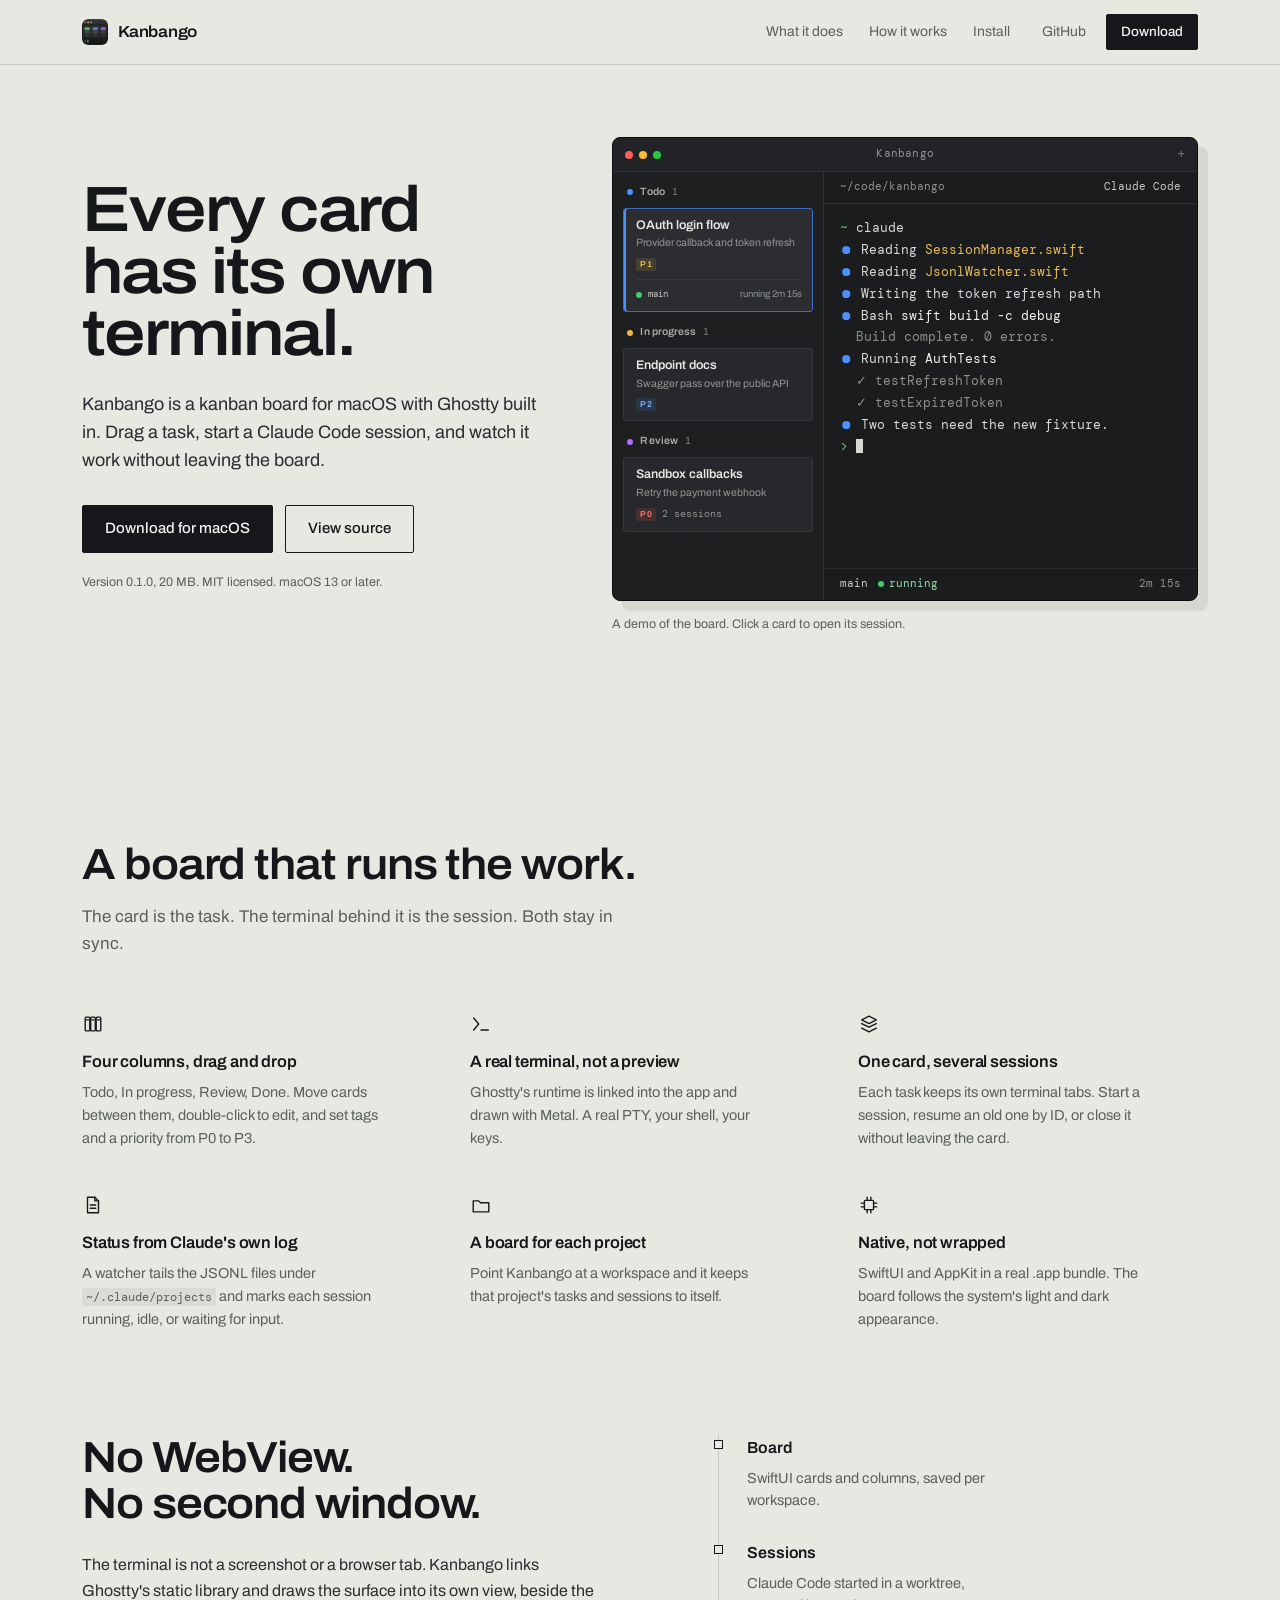
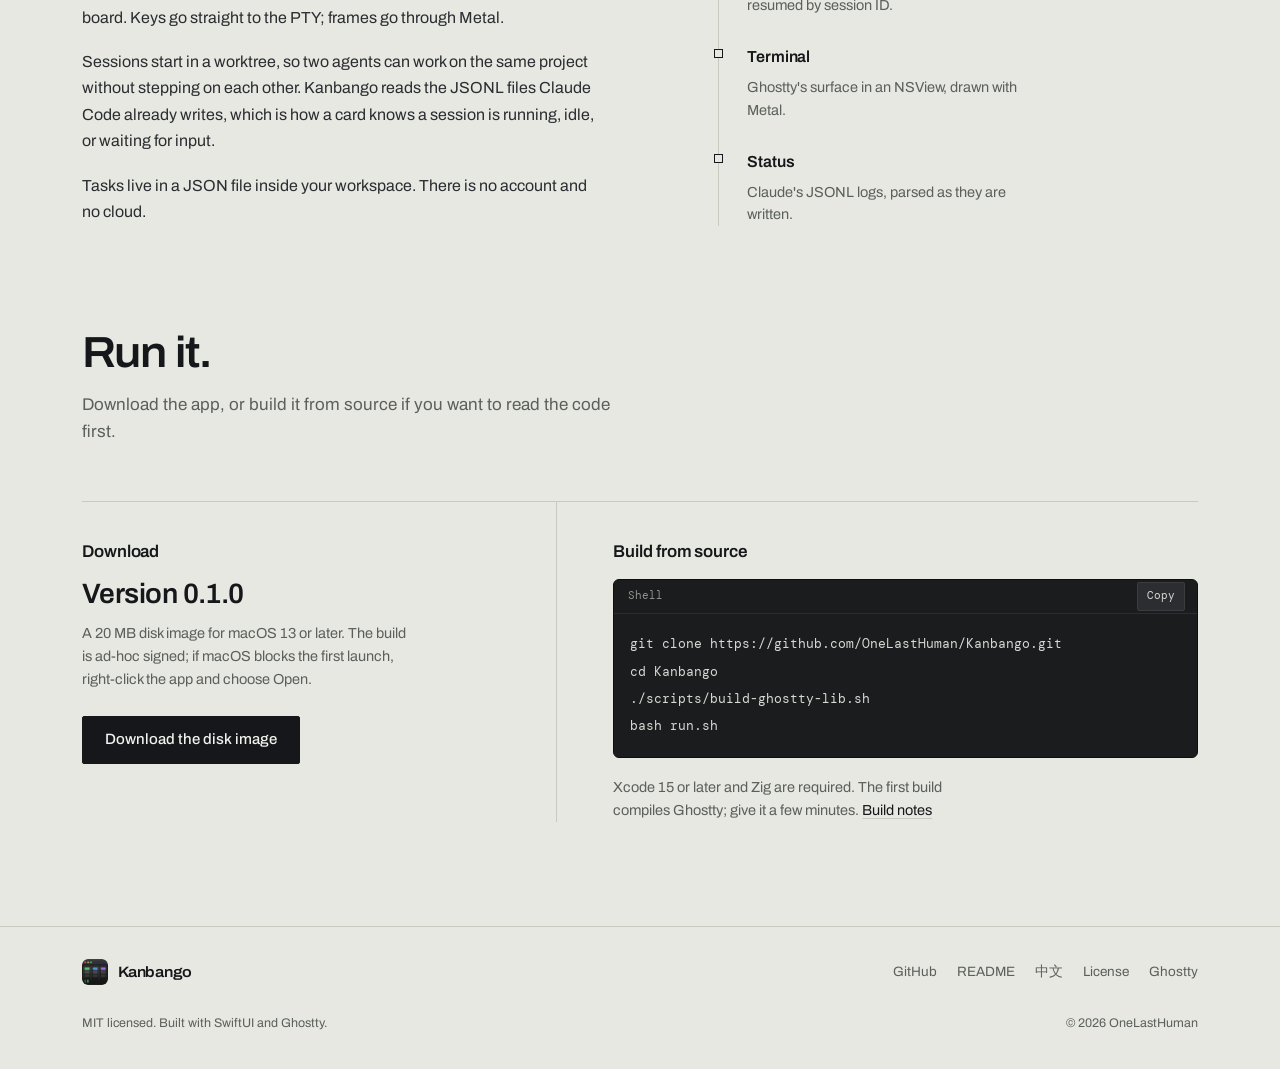
==== site/index.html @ a29fb72d "feat: add project website and GitHub Pages deploy" ====
<!doctype html>
<html lang="en">
<head>
<meta charset="utf-8">
<meta name="viewport" content="width=device-width, initial-scale=1">
<title>Kanbango — a kanban board with a terminal in every card</title>
<meta name="description" content="Kanbango is a macOS kanban board with Ghostty embedded. Drag a task, start a Claude Code session, and watch it work without leaving the board.">
<link rel="canonical" href="https://onelasthuman.github.io/Kanbango/">
<meta name="theme-color" content="#e7e8e1">
<meta name="color-scheme" content="light">

<meta property="og:type" content="website">
<meta property="og:site_name" content="Kanbango">
<meta property="og:title" content="Kanbango — every card has a terminal">
<meta property="og:description" content="A macOS kanban board with Ghostty embedded. Run and monitor Claude Code sessions from the cards they belong to.">
<meta property="og:url" content="https://onelasthuman.github.io/Kanbango/">
<meta property="og:image" content="https://onelasthuman.github.io/Kanbango/assets/og.png">
<meta property="og:image:width" content="1200">
<meta property="og:image:height" content="630">
<meta name="twitter:card" content="summary_large_image">
<meta name="twitter:title" content="Kanbango — every card has a terminal">
<meta name="twitter:description" content="A macOS kanban board with Ghostty embedded. Run and monitor Claude Code sessions from the cards they belong to.">
<meta name="twitter:image" content="https://onelasthuman.github.io/Kanbango/assets/og.png">

<link rel="icon" href="assets/favicon.svg" type="image/svg+xml">
<link rel="icon" href="assets/icon-64.png" sizes="64x64" type="image/png">
<link rel="apple-touch-icon" href="assets/icon-256.png">
<link rel="preload" href="assets/fonts/archivo-latin-var.woff2" as="font" type="font/woff2" crossorigin>
<link rel="preload" href="assets/fonts/dm-mono-400.woff2" as="font" type="font/woff2" crossorigin>
<link rel="stylesheet" href="style.css">
<script src="main.js" defer></script>
</head>
<body>
<a class="skip" href="#main">Skip to content</a>

<header class="topbar" id="top">
  <div class="wrap topbar-in">
    <a class="brand" href="#top" aria-label="Kanbango, back to top">
      <img src="assets/icon-64.png" width="26" height="26" alt="">
      <span>Kanbango</span>
    </a>
    <nav class="nav" aria-label="Sections">
      <a href="#what">What it does</a>
      <a href="#inside">How it works</a>
      <a href="#install">Install</a>
    </nav>
    <div class="top-actions">
      <a class="text-link" href="https://github.com/OneLastHuman/Kanbango">GitHub</a>
      <a class="btn btn-ink btn-sm" href="https://github.com/OneLastHuman/Kanbango/releases/download/v0.1.0/Kanbango-0.1.0.dmg">Download</a>
    </div>
  </div>
</header>

<main id="main">
  <section class="hero wrap" aria-labelledby="hero-title">
    <div class="hero-copy">
      <h1 id="hero-title">Every card<br>has its own<br>terminal.</h1>
      <p class="lede">Kanbango is a kanban board for macOS with Ghostty built in. Drag a task, start a Claude Code session, and watch it work without leaving the board.</p>
      <div class="hero-actions">
        <a class="btn btn-ink" href="https://github.com/OneLastHuman/Kanbango/releases/download/v0.1.0/Kanbango-0.1.0.dmg">Download for macOS</a>
        <a class="btn btn-line" href="https://github.com/OneLastHuman/Kanbango">View source</a>
      </div>
      <p class="fineprint">Version 0.1.0, 20 MB. MIT licensed. macOS 13 or later.</p>
    </div>

    <figure class="demo">
      <div class="screen" role="group" aria-label="A demo of the Kanbango board with a terminal beside it">
        <div class="screen-bar">
          <span class="lights" aria-hidden="true"><i></i><i></i><i></i></span>
          <span class="screen-title">Kanbango</span>
          <span class="screen-plus" aria-hidden="true">+</span>
        </div>

        <div class="screen-body">
          <div class="rail">
            <div class="col">
              <div class="col-head"><span class="dot dot-todo"></span>Todo <span class="count">1</span></div>
              <button class="card is-active" type="button" data-session="auth" data-title="OAuth login flow" data-branch="main" aria-pressed="true" aria-controls="terminal" aria-label="Open the session for OAuth login flow">
                <span class="card-col"><span class="dot dot-todo"></span>Todo</span>
                <span class="card-title">OAuth login flow</span>
                <span class="card-desc">Provider callback and token refresh</span>
                <span class="card-meta"><span class="prio p1">P1</span></span>
                <span class="sessions">
                  <span class="sess"><span class="dot dot-run"></span><span class="sess-branch">main</span><span class="sess-state">running <span class="sess-time">2m 14s</span></span></span>
                </span>
              </button>
            </div>

            <div class="col">
              <div class="col-head"><span class="dot dot-progress"></span>In progress <span class="count">1</span></div>
              <button class="card" type="button" data-session="docs" data-title="Endpoint docs" data-branch="feature/docs" aria-pressed="false" aria-controls="terminal" aria-label="Open the session for Endpoint docs">
                <span class="card-col"><span class="dot dot-progress"></span>In progress</span>
                <span class="card-title">Endpoint docs</span>
                <span class="card-desc">Swagger pass over the public API</span>
                <span class="card-meta"><span class="prio p2">P2</span></span>
                <span class="sessions">
                  <span class="sess"><span class="dot dot-idle"></span><span class="sess-branch">feature/docs</span><span class="sess-state">idle <span class="sess-time">41m</span></span></span>
                </span>
              </button>
            </div>

            <div class="col">
              <div class="col-head"><span class="dot dot-review"></span>Review <span class="count">1</span></div>
              <button class="card" type="button" data-session="callbacks" data-title="Sandbox callbacks" data-branch="fix/callbacks" aria-pressed="false" aria-controls="terminal" aria-label="Open the session for Sandbox callbacks">
                <span class="card-col"><span class="dot dot-review"></span>Review</span>
                <span class="card-title">Sandbox callbacks</span>
                <span class="card-desc">Retry the payment webhook</span>
                <span class="card-meta"><span class="prio p0">P0</span><span class="sess-count">2 sessions</span></span>
                <span class="sessions">
                  <span class="sess is-current"><span class="dot dot-wait"></span><span class="sess-branch">fix/callbacks</span><span class="sess-state">needs input <span class="sess-time">3h</span></span></span>
                  <span class="sess"><span class="dot dot-idle"></span><span class="sess-branch">sandbox-test</span><span class="sess-state">idle 1h</span></span>
                </span>
              </button>
            </div>
          </div>

          <div class="term" id="terminal">
            <div class="term-head">
              <span class="term-path">~/code/kanbango</span>
              <span class="term-tab">Claude Code</span>
            </div>
            <div class="term-lines boot" id="term-lines">
              <div class="ln"><span class="pr">~</span> claude</div>
              <div class="ln"><span class="bul">⏺</span> Reading <span class="file">SessionManager.swift</span></div>
              <div class="ln"><span class="bul">⏺</span> Reading <span class="file">JsonlWatcher.swift</span></div>
              <div class="ln"><span class="bul">⏺</span> Writing the token refresh path</div>
              <div class="ln"><span class="bul">⏺</span> Bash <span class="cmd">swift build -c debug</span></div>
              <div class="ln dim">  Build complete. 0 errors.</div>
              <div class="ln"><span class="bul">⏺</span> Running <span class="cmd">AuthTests</span></div>
              <div class="ln dim">  ✓ testRefreshToken</div>
              <div class="ln dim">  ✓ testExpiredToken</div>
              <div class="ln"><span class="bul">⏺</span> Two tests need the new fixture.</div>
              <div class="ln"><span class="pr">&gt;</span> <span class="cursor"></span></div>
            </div>
            <div class="term-status">
              <span class="term-branch">main</span>
              <span class="term-state is-running"><span class="dot dot-run"></span>running</span>
              <span class="term-time">2m 14s</span>
            </div>
          </div>
        </div>
      </div>
      <figcaption>A demo of the board. Click a card to open its session.</figcaption>
    </figure>
    <p class="sr-only" id="term-live" aria-live="polite">Demo terminal. Showing OAuth login flow, running.</p>
  </section>

  <section class="section wrap" id="what" aria-labelledby="what-title">
    <div class="section-head">
      <h2 id="what-title">A board that runs the work.</h2>
      <p class="section-lead">The card is the task. The terminal behind it is the session. Both stay in sync.</p>
    </div>

    <ul class="features">
      <li class="feature">
        <svg class="feature-icon" viewBox="0 0 24 24" aria-hidden="true"><rect x="3.5" y="4.5" width="5" height="15" rx="1"/><rect x="9.5" y="4.5" width="5" height="15" rx="1"/><rect x="15.5" y="4.5" width="5" height="15" rx="1"/><path d="M5 7.5h2M11 7.5h2M17 7.5h2"/></svg>
        <h3>Four columns, drag and drop</h3>
        <p>Todo, In progress, Review, Done. Move cards between them, double-click to edit, and set tags and a priority from P0 to P3.</p>
      </li>
      <li class="feature">
        <svg class="feature-icon" viewBox="0 0 24 24" aria-hidden="true"><path d="M4 5.5l5.5 6.5L4 18.5"/><path d="M12 18.5h8"/></svg>
        <h3>A real terminal, not a preview</h3>
        <p>Ghostty's runtime is linked into the app and drawn with Metal. A real PTY, your shell, your keys.</p>
      </li>
      <li class="feature">
        <svg class="feature-icon" viewBox="0 0 24 24" aria-hidden="true"><path d="M12 3.5l8 4-8 4-8-4 8-4z"/><path d="M4 11.5l8 4 8-4"/><path d="M4 16.5l8 4 8-4"/></svg>
        <h3>One card, several sessions</h3>
        <p>Each task keeps its own terminal tabs. Start a session, resume an old one by ID, or close it without leaving the card.</p>
      </li>
      <li class="feature">
        <svg class="feature-icon" viewBox="0 0 24 24" aria-hidden="true"><path d="M6 3.5h8l4 4v13H6z"/><path d="M14 3.5v4h4"/><path d="M9 12h6M9 15.5h6"/></svg>
        <h3>Status from Claude's own log</h3>
        <p>A watcher tails the JSONL files under <code>~/.claude/projects</code> and marks each session running, idle, or waiting for input.</p>
      </li>
      <li class="feature">
        <svg class="feature-icon" viewBox="0 0 24 24" aria-hidden="true"><path d="M3.5 7.5h6l2 2h9v10h-17z"/></svg>
        <h3>A board for each project</h3>
        <p>Point Kanbango at a workspace and it keeps that project's tasks and sessions to itself.</p>
      </li>
      <li class="feature">
        <svg class="feature-icon" viewBox="0 0 24 24" aria-hidden="true"><rect x="7" y="7" width="10" height="10" rx="1"/><path d="M10 3.5v3.5M14 3.5v3.5M10 17v3.5M14 17v3.5M3.5 10h3.5M3.5 14h3.5M17 10h3.5M17 14h3.5"/></svg>
        <h3>Native, not wrapped</h3>
        <p>SwiftUI and AppKit in a real .app bundle. The board follows the system's light and dark appearance.</p>
      </li>
    </ul>
  </section>

  <section class="section wrap inside" id="inside" aria-labelledby="inside-title">
    <div class="inside-copy">
      <h2 id="inside-title">No WebView.<br>No second window.</h2>
      <p>The terminal is not a screenshot or a browser tab. Kanbango links Ghostty's static library and draws the surface into its own view, beside the board. Keys go straight to the PTY; frames go through Metal.</p>
      <p>Sessions start in a worktree, so two agents can work on the same project without stepping on each other. Kanbango reads the JSONL files Claude Code already writes, which is how a card knows a session is running, idle, or waiting for input.</p>
      <p>Tasks live in a JSON file inside your workspace. There is no account and no cloud.</p>
    </div>

    <dl class="stack">
      <div class="stack-item">
        <dt>Board</dt>
        <dd>SwiftUI cards and columns, saved per workspace.</dd>
      </div>
      <div class="stack-item">
        <dt>Sessions</dt>
        <dd>Claude Code started in a worktree, resumed by session ID.</dd>
      </div>
      <div class="stack-item">
        <dt>Terminal</dt>
        <dd>Ghostty's surface in an NSView, drawn with Metal.</dd>
      </div>
      <div class="stack-item">
        <dt>Status</dt>
        <dd>Claude's JSONL logs, parsed as they are written.</dd>
      </div>
    </dl>
  </section>

  <section class="section wrap install" id="install" aria-labelledby="install-title">
    <div class="section-head">
      <h2 id="install-title">Run it.</h2>
      <p class="section-lead">Download the app, or build it from source if you want to read the code first.</p>
    </div>

    <div class="install-grid">
      <div class="install-block">
        <h3>Download</h3>
        <p class="version">Version 0.1.0</p>
        <p>A 20 MB disk image for macOS 13 or later. The build is ad-hoc signed; if macOS blocks the first launch, right-click the app and choose Open.</p>
        <a class="btn btn-ink" href="https://github.com/OneLastHuman/Kanbango/releases/download/v0.1.0/Kanbango-0.1.0.dmg">Download the disk image</a>
      </div>

      <div class="install-block install-source">
        <h3>Build from source</h3>
        <div class="code">
          <div class="code-head">
            <span>Shell</span>
            <button class="copy" type="button" aria-describedby="copy-live">Copy</button>
          </div>
          <pre><code id="build-commands">git clone https://github.com/OneLastHuman/Kanbango.git
cd Kanbango
./scripts/build-ghostty-lib.sh
bash run.sh</code></pre>
        </div>
        <p>Xcode 15 or later and Zig are required. The first build compiles Ghostty; give it a few minutes. <a href="https://github.com/OneLastHuman/Kanbango#quick-start">Build notes</a></p>
        <p class="sr-only" id="copy-live" aria-live="polite"></p>
      </div>
    </div>
  </section>
</main>

<footer class="footer">
  <div class="wrap footer-in">
    <a class="brand" href="#top" aria-label="Kanbango, back to top">
      <img src="assets/icon-64.png" width="26" height="26" alt="">
      <span>Kanbango</span>
    </a>
    <nav class="footer-links" aria-label="Elsewhere">
      <a href="https://github.com/OneLastHuman/Kanbango">GitHub</a>
      <a href="https://github.com/OneLastHuman/Kanbango/blob/main/README.md">README</a>
      <a href="https://github.com/OneLastHuman/Kanbango/blob/main/README.zh.md" lang="zh">中文</a>
      <a href="https://github.com/OneLastHuman/Kanbango/blob/main/LICENSE">License</a>
      <a href="https://ghostty.org">Ghostty</a>
    </nav>
  </div>
  <div class="wrap footer-fine">
    <p>MIT licensed. Built with SwiftUI and Ghostty.</p>
    <p>© 2026 OneLastHuman</p>
  </div>
</footer>

<template id="tpl-docs">
  <div class="ln"><span class="pr">~</span> claude --resume</div>
  <div class="ln"><span class="bul">⏺</span> Read 8 files under <span class="file">Sources/Kanbango</span></div>
  <div class="ln"><span class="bul">⏺</span> Updated <span class="file">docs/api.md</span></div>
  <div class="ln"><span class="bul">⏺</span> Updated <span class="file">docs/auth.md</span></div>
  <div class="ln"><span class="bul">⏺</span> Checked every endpoint against the router</div>
  <div class="ln"><span class="bul">⏺</span> No open questions. Waiting.</div>
  <div class="ln"><span class="pr">&gt;</span> <span class="cursor"></span></div>
</template>

<template id="tpl-callbacks">
  <div class="ln"><span class="pr">~</span> claude --worktree</div>
  <div class="ln"><span class="bul">⏺</span> Reading <span class="file">Sources/Kanbango/Sandbox.swift</span></div>
  <div class="ln"><span class="bul">⏺</span> <span class="cmd">TestSandboxCallback</span> failed</div>
  <div class="ln dim">  expected 200, got 502</div>
  <div class="ln"><span class="bul">⏺</span> Retried with a fresh sandbox</div>
  <div class="ln dim">  same result</div>
  <div class="ln"><span class="bul bul-wait">⏺</span> Run <span class="file">scripts/reset-sandbox.sh</span>?</div>
  <div class="ln dim">  This command needs your approval.</div>
  <div class="ln"><span class="pr">&gt;</span> <span class="cursor"></span></div>
</template>
</body>
</html>
---- site/style.css ----
@font-face {
  font-family: "Archivo";
  font-style: normal;
  font-weight: 100 900;
  font-stretch: 62% 125%;
  font-display: swap;
  src: url("assets/fonts/archivo-latin-var.woff2") format("woff2");
}
@font-face {
  font-family: "DM Mono";
  font-style: normal;
  font-weight: 400;
  font-display: swap;
  src: url("assets/fonts/dm-mono-400.woff2") format("woff2");
}
@font-face {
  font-family: "DM Mono";
  font-style: normal;
  font-weight: 500;
  font-display: swap;
  src: url("assets/fonts/dm-mono-500.woff2") format("woff2");
}

:root {
  --paper: #e7e8e1;
  --paper-2: #f1f2ec;
  --ink: #15171a;
  --ink-2: #2a2d31;
  --muted: #5b605c;
  --rule: #c7cabf;
  --screen: #1b1c1e;
  --screen-bar: #222326;
  --screen-rail: #1e1f21;
  --screen-card: #26282b;
  --screen-line: #303237;
  --screen-text: #d7d9d3;
  --screen-muted: #8f948d;
  --run: #3ecf6e;
  --todo: #4a90ff;
  --wait: #f2b53c;
  --review: #b06cff;
  --danger: #ff5c57;
  --font-ui: "Archivo", "Helvetica Neue", Arial, sans-serif;
  --font-mono: "DM Mono", ui-monospace, SFMono-Regular, Menlo, monospace;
  --w: 1180px;
  --gutter: 32px;
}

*,
*::before,
*::after {
  box-sizing: border-box;
}

html {
  background: var(--paper);
}

body {
  margin: 0;
  background: var(--paper);
  color: var(--ink);
  font-family: var(--font-ui);
  font-size: 17px;
  line-height: 1.6;
  -webkit-font-smoothing: antialiased;
  text-rendering: optimizeLegibility;
}

h1,
h2,
h3,
p,
figure,
dl,
dd {
  margin: 0;
}

a {
  color: inherit;
}

img,
svg {
  display: block;
}

.wrap {
  width: 100%;
  max-width: var(--w);
  margin-inline: auto;
  padding-inline: var(--gutter);
}

.sr-only {
  position: absolute;
  width: 1px;
  height: 1px;
  padding: 0;
  margin: -1px;
  overflow: hidden;
  clip: rect(0 0 0 0);
  white-space: nowrap;
  border: 0;
}

.skip {
  position: absolute;
  left: 16px;
  top: -70px;
  z-index: 30;
  padding: 10px 14px;
  border-radius: 2px;
  background: var(--ink);
  color: var(--paper-2);
  font-size: 14px;
  text-decoration: none;
}
.skip:focus {
  top: 12px;
}

:where(a, button):focus-visible {
  outline: 2px solid var(--ink);
  outline-offset: 3px;
}

::selection {
  background: var(--ink);
  color: var(--paper-2);
}

/* Header */

.topbar {
  border-bottom: 1px solid var(--rule);
}

.topbar-in {
  display: flex;
  align-items: center;
  gap: 32px;
  height: 64px;
}

.brand {
  display: inline-flex;
  align-items: center;
  gap: 10px;
  color: var(--ink);
  font-size: 16px;
  font-weight: 600;
  font-stretch: 108%;
  letter-spacing: -0.015em;
  text-decoration: none;
  white-space: nowrap;
}
.brand img {
  border-radius: 6px;
}

.nav {
  display: flex;
  gap: 26px;
  margin-left: auto;
  font-size: 14px;
  color: var(--muted);
}
.nav a {
  color: inherit;
  text-decoration: none;
}
.nav a:hover {
  color: var(--ink);
  text-decoration: underline;
  text-underline-offset: 4px;
  text-decoration-thickness: 1px;
}

.top-actions {
  display: flex;
  align-items: center;
  gap: 20px;
}

.text-link {
  color: var(--muted);
  font-size: 14px;
  text-decoration: none;
}
.text-link:hover {
  color: var(--ink);
  text-decoration: underline;
  text-underline-offset: 4px;
}

/* Buttons */

.btn {
  display: inline-flex;
  align-items: center;
  justify-content: center;
  min-height: 48px;
  padding: 0 22px;
  border: 1px solid var(--ink);
  border-radius: 2px;
  font-family: inherit;
  font-size: 15px;
  font-weight: 500;
  line-height: 1;
  text-align: center;
  text-decoration: none;
  transition: background-color 0.15s ease, border-color 0.15s ease, color 0.15s ease;
}
.btn-ink {
  background: var(--ink);
  color: var(--paper-2);
}
.btn-ink:hover {
  background: var(--ink-2);
  border-color: var(--ink-2);
}
.btn-line {
  background: transparent;
  color: var(--ink);
}
.btn-line:hover {
  background: rgba(21, 23, 26, 0.06);
}
.btn-sm {
  min-height: 36px;
  padding: 0 14px;
  font-size: 13.5px;
}

/* Hero */

.hero {
  display: grid;
  grid-template-columns: minmax(0, 0.94fr) minmax(0, 1.16fr);
  gap: 56px;
  align-items: center;
  padding-top: 72px;
  padding-bottom: 104px;
}

.hero-copy h1 {
  font-size: clamp(40px, 5.1vw, 64px);
  font-weight: 600;
  font-stretch: 112%;
  line-height: 0.97;
  letter-spacing: -0.03em;
}

.lede {
  max-width: 46ch;
  margin-top: 26px;
  font-size: 18px;
  line-height: 1.55;
  color: var(--ink-2);
}
.lede a {
  text-decoration: underline;
  text-decoration-thickness: 1px;
  text-underline-offset: 3px;
  text-decoration-color: var(--rule);
}
.lede a:hover {
  text-decoration-color: currentColor;
}

.hero-actions {
  display: flex;
  flex-wrap: wrap;
  gap: 12px;
  margin-top: 30px;
}

.fineprint {
  margin-top: 20px;
  font-size: 12.5px;
  line-height: 1.5;
  color: var(--muted);
}

/* The demo screen */

.demo {
  width: 100%;
}

.screen {
  display: flex;
  flex-direction: column;
  height: 464px;
  overflow: hidden;
  background: var(--screen);
  border: 1px solid #0d0e0f;
  border-radius: 8px;
  box-shadow: 10px 10px 0 rgba(21, 23, 26, 0.08);
}

.screen-bar {
  position: relative;
  display: flex;
  flex: 0 0 34px;
  align-items: center;
  padding: 0 12px;
  background: var(--screen-bar);
  border-bottom: 1px solid var(--screen-line);
}

.lights {
  display: flex;
  gap: 6px;
}
.lights i {
  width: 8px;
  height: 8px;
  border-radius: 50%;
  background: #3a3c40;
}
.lights i:nth-child(1) {
  background: #ff5f57;
}
.lights i:nth-child(2) {
  background: #febc2e;
}
.lights i:nth-child(3) {
  background: #28c840;
}

.screen-title {
  position: absolute;
  left: 50%;
  transform: translateX(-50%);
  font-family: var(--font-mono);
  font-size: 10.5px;
  color: var(--screen-muted);
  letter-spacing: 0.02em;
}

.screen-plus {
  margin-left: auto;
  font-family: var(--font-mono);
  font-size: 14px;
  color: #6f746e;
}

.screen-body {
  display: grid;
  grid-template-columns: 36% 64%;
  flex: 1;
  min-height: 0;
}

/* Board rail */

.rail {
  overflow-y: auto;
  padding: 12px 10px;
  background: var(--screen-rail);
  border-right: 1px solid var(--screen-line);
  scrollbar-width: none;
}
.rail::-webkit-scrollbar {
  display: none;
}

.col + .col {
  margin-top: 12px;
}

.col-head {
  display: flex;
  align-items: center;
  gap: 7px;
  padding: 0 4px 7px;
  color: #a7aba4;
  font-size: 10.5px;
  font-weight: 600;
  letter-spacing: 0.005em;
}

.count {
  color: #6f746e;
  font-weight: 500;
}

.dot {
  flex: 0 0 6px;
  width: 6px;
  height: 6px;
  border-radius: 50%;
  background: #6f746e;
}
.dot-todo {
  background: var(--todo);
}
.dot-progress {
  background: var(--wait);
}
.dot-review {
  background: var(--review);
}
.dot-run {
  background: var(--run);
}
.dot-idle {
  background: #6f746e;
}
.dot-wait {
  background: var(--wait);
}

.card {
  position: relative;
  display: block;
  width: 100%;
  padding: 9px 10px 9px 12px;
  border: 1px solid #34363b;
  border-radius: 3px;
  background: var(--screen-card);
  color: #e4e6e0;
  font: inherit;
  text-align: left;
  cursor: pointer;
  transition: background-color 0.12s ease, border-color 0.12s ease;
}
.card:hover {
  background: #2b2d31;
  border-color: #4a4d54;
}
.card.is-active {
  background: #2b2d31;
  border-color: #3f6fbd;
  box-shadow: inset 2px 0 0 var(--todo);
}
.card:focus-visible {
  outline: 2px solid #f1f2ec;
  outline-offset: 2px;
}

.card-col {
  display: none;
}

.card-title {
  display: block;
  font-size: 12.5px;
  font-weight: 600;
  line-height: 1.25;
  letter-spacing: -0.005em;
}

.card-desc {
  display: block;
  margin-top: 3px;
  color: #92968f;
  font-size: 10.5px;
  line-height: 1.35;
}

.card-meta {
  display: flex;
  align-items: center;
  gap: 6px;
  margin-top: 7px;
}

.prio {
  padding: 3px 4px 2px;
  border-radius: 2px;
  font-size: 8.5px;
  font-weight: 600;
  line-height: 1;
  letter-spacing: 0.02em;
}
.p0 {
  color: #ff7a75;
  background: rgba(255, 92, 87, 0.14);
}
.p1 {
  color: #f2c14e;
  background: rgba(242, 181, 60, 0.14);
}
.p2 {
  color: #7fb2ff;
  background: rgba(74, 144, 255, 0.14);
}

.sess-count {
  display: inline-flex;
  align-items: center;
  color: var(--screen-muted);
  font-family: var(--font-mono);
  font-size: 9.5px;
}

.sessions {
  display: none;
  gap: 5px;
  margin-top: 8px;
  padding-top: 7px;
  border-top: 1px solid #383a3f;
}
.card.is-active .sessions {
  display: grid;
}

.sess {
  display: grid;
  grid-template-columns: 6px minmax(0, 1fr) auto;
  align-items: center;
  gap: 6px;
  color: #a7aba4;
  font-size: 9.5px;
}
.sess-branch {
  overflow: hidden;
  color: #c9cbc4;
  font-family: var(--font-mono);
  font-size: 9px;
  text-overflow: ellipsis;
  white-space: nowrap;
}
.sess-state {
  color: var(--screen-muted);
  white-space: nowrap;
}
.sess.is-current .sess-branch {
  color: #ffffff;
}
.sess.is-current .sess-state {
  color: #e4e6e0;
}

/* Terminal */

.term {
  display: flex;
  flex-direction: column;
  min-width: 0;
  background: var(--screen);
}

.term-head {
  display: flex;
  flex: 0 0 32px;
  align-items: center;
  justify-content: space-between;
  gap: 12px;
  padding: 0 16px;
  border-bottom: 1px solid #2b2d31;
  color: var(--screen-muted);
  font-family: var(--font-mono);
  font-size: 10.5px;
}
.term-path {
  overflow: hidden;
  text-overflow: ellipsis;
  white-space: nowrap;
}
.term-tab {
  color: #c9cbc4;
  white-space: nowrap;
}

.term-lines {
  flex: 1;
  overflow: hidden;
  padding: 14px 16px 8px;
  color: var(--screen-text);
  font-family: var(--font-mono);
  font-size: 12.5px;
  line-height: 1.75;
}

.ln {
  white-space: pre-wrap;
  overflow-wrap: anywhere;
}
.pr {
  color: var(--run);
}
.bul {
  color: var(--todo);
}
.bul-wait {
  color: var(--wait);
}
.file {
  color: #e6b95c;
}
.cmd {
  color: #f0f1ec;
}
.dim {
  color: #8b9089;
}

.cursor {
  display: inline-block;
  width: 7px;
  height: 14px;
  vertical-align: -2px;
  background: var(--screen-text);
  animation: blink 1.1s steps(1, end) infinite;
}
@keyframes blink {
  0%,
  55% {
    opacity: 1;
  }
  56%,
  100% {
    opacity: 0;
  }
}

.term-status {
  display: flex;
  flex: 0 0 32px;
  align-items: center;
  gap: 10px;
  padding: 0 16px;
  border-top: 1px solid #2b2d31;
  color: var(--screen-muted);
  font-family: var(--font-mono);
  font-size: 10.5px;
}
.term-branch {
  color: #c9cbc4;
}
.term-state {
  display: inline-flex;
  align-items: center;
  gap: 5px;
}
.term-state.is-running {
  color: #8fe0a8;
}
.term-state.is-idle {
  color: #a7aba4;
}
.term-state.is-waiting {
  color: #f2c14e;
}
.term-time {
  margin-left: auto;
  color: var(--screen-muted);
}

/* Boot sequence */

.boot .ln {
  opacity: 0;
  animation: line-in 0.28s ease-out forwards;
}
.boot .ln:nth-child(1) {
  animation-delay: 0.04s;
}
.boot .ln:nth-child(2) {
  animation-delay: 0.1s;
}
.boot .ln:nth-child(3) {
  animation-delay: 0.16s;
}
.boot .ln:nth-child(4) {
  animation-delay: 0.22s;
}
.boot .ln:nth-child(5) {
  animation-delay: 0.28s;
}
.boot .ln:nth-child(6) {
  animation-delay: 0.34s;
}
.boot .ln:nth-child(7) {
  animation-delay: 0.4s;
}
.boot .ln:nth-child(8) {
  animation-delay: 0.46s;
}
.boot .ln:nth-child(9) {
  animation-delay: 0.52s;
}
.boot .ln:nth-child(10) {
  animation-delay: 0.58s;
}
.boot .ln:nth-child(11) {
  animation-delay: 0.64s;
}
@keyframes line-in {
  to {
    opacity: 1;
  }
}

.demo figcaption {
  margin-top: 14px;
  color: var(--muted);
  font-size: 12.5px;
  line-height: 1.5;
}

/* Sections */

.section {
  padding-top: 104px;
}

.section-head {
  max-width: 660px;
  margin-bottom: 56px;
}

h2 {
  font-size: clamp(30px, 3.4vw, 44px);
  font-weight: 600;
  font-stretch: 108%;
  line-height: 1.04;
  letter-spacing: -0.025em;
}

.section-lead {
  max-width: 54ch;
  margin-top: 16px;
  color: var(--muted);
  font-size: 17px;
  line-height: 1.6;
}

/* Features */

.features {
  display: grid;
  grid-template-columns: repeat(3, minmax(0, 1fr));
  gap: 44px 48px;
  margin: 0;
  padding: 0;
  list-style: none;
}

.feature-icon {
  width: 22px;
  height: 22px;
  margin-bottom: 16px;
  fill: none;
  stroke: currentColor;
  stroke-width: 1.5;
  stroke-linecap: round;
  stroke-linejoin: round;
}

.feature h3 {
  margin-bottom: 8px;
  font-size: 16.5px;
  font-weight: 600;
  line-height: 1.3;
  letter-spacing: -0.01em;
}

.feature p {
  max-width: 38ch;
  color: var(--muted);
  font-size: 14.5px;
  line-height: 1.6;
}

.feature code,
.inside-copy code {
  padding: 1px 4px;
  border-radius: 2px;
  background: rgba(21, 23, 26, 0.06);
  font-family: var(--font-mono);
  font-size: 0.84em;
}

/* Inside */

.inside {
  display: grid;
  grid-template-columns: minmax(0, 1fr) minmax(0, 0.85fr);
  gap: 72px;
  align-items: start;
}

.inside-copy {
  max-width: 600px;
}

.inside-copy h2 {
  max-width: 18ch;
}

.inside-copy p {
  max-width: 58ch;
  margin-top: 18px;
  color: var(--ink-2);
  font-size: 16px;
  line-height: 1.65;
}
.inside-copy p:first-of-type {
  margin-top: 26px;
}

.stack {
  margin: 0;
  padding-left: 28px;
  border-left: 1px solid var(--rule);
}

.stack-item {
  position: relative;
  padding-bottom: 28px;
}
.stack-item:last-child {
  padding-bottom: 0;
}
.stack-item::before {
  content: "";
  position: absolute;
  left: -33px;
  top: 5px;
  width: 9px;
  height: 9px;
  background: var(--paper);
  border: 1px solid var(--ink);
}

.stack dt {
  font-size: 16px;
  font-weight: 600;
  letter-spacing: -0.01em;
}

.stack dd {
  max-width: 34ch;
  margin-top: 6px;
  color: var(--muted);
  font-size: 14.5px;
  line-height: 1.55;
}

/* Install */

.install-grid {
  display: grid;
  grid-template-columns: 0.85fr 1.15fr;
  border-top: 1px solid var(--rule);
}

.install-block {
  padding: 36px 56px 0 0;
}
.install-block h3 {
  margin-bottom: 14px;
  font-size: 17px;
  font-weight: 600;
  letter-spacing: -0.005em;
}
.install-block p {
  max-width: 42ch;
  color: var(--muted);
  font-size: 14.5px;
  line-height: 1.6;
}
.install-block p + p {
  margin-top: 12px;
}
.install-block .btn {
  margin-top: 24px;
}
.install-block .version {
  margin-bottom: 10px;
  color: var(--ink);
  font-size: 28px;
  font-weight: 600;
  line-height: 1.1;
  letter-spacing: -0.02em;
}

.install-source {
  padding: 36px 0 0 56px;
  border-left: 1px solid var(--rule);
}

.code {
  margin-bottom: 18px;
  overflow: hidden;
  background: var(--screen);
  border: 1px solid #0d0e0f;
  border-radius: 6px;
}

.code-head {
  display: flex;
  align-items: center;
  justify-content: space-between;
  height: 34px;
  padding: 0 12px 0 14px;
  border-bottom: 1px solid #2b2d31;
  color: var(--screen-muted);
  font-family: var(--font-mono);
  font-size: 10.5px;
}

.copy {
  display: inline-flex;
  align-items: center;
  min-height: 28px;
  padding: 5px 9px;
  border: 1px solid #3a3c40;
  border-radius: 2px;
  background: #2b2d31;
  color: var(--screen-text);
  font: inherit;
  font-size: 10.5px;
  cursor: pointer;
}
.copy:hover {
  background: #34363b;
}
.copy:focus-visible {
  outline: 2px solid var(--paper-2);
  outline-offset: 2px;
}

.code pre {
  margin: 0;
  padding: 16px 16px 18px;
  overflow-x: auto;
}

.code code {
  color: var(--screen-text);
  font-family: var(--font-mono);
  font-size: 12.5px;
  line-height: 1.8;
  white-space: pre;
}

.install-source p a {
  color: var(--ink);
  text-decoration: underline;
  text-decoration-thickness: 1px;
  text-underline-offset: 3px;
  text-decoration-color: var(--rule);
}
.install-source p a:hover {
  text-decoration-color: currentColor;
}

/* Footer */

.footer {
  margin-top: 104px;
  padding: 28px 0 36px;
  border-top: 1px solid var(--rule);
}

.footer-in {
  display: flex;
  align-items: center;
  justify-content: space-between;
  gap: 24px;
}
.footer .brand {
  font-size: 15px;
}

.footer-links {
  display: flex;
  flex-wrap: wrap;
  gap: 20px;
  font-size: 13.5px;
}
.footer-links a {
  padding: 6px 0;
  color: var(--muted);
  text-decoration: none;
}
.footer-links a:hover {
  color: var(--ink);
  text-decoration: underline;
  text-underline-offset: 3px;
}

.footer-fine {
  display: flex;
  justify-content: space-between;
  gap: 24px;
  margin-top: 24px;
  color: var(--muted);
  font-size: 12.5px;
}

/* Responsive */

@media (max-width: 1080px) {
  .hero {
    grid-template-columns: minmax(0, 1fr);
    gap: 52px;
    padding-top: 56px;
    padding-bottom: 88px;
  }
  .hero-copy {
    max-width: 660px;
  }
  .demo {
    width: 100%;
    max-width: 760px;
  }
  .screen {
    height: 470px;
  }
  .inside {
    grid-template-columns: minmax(0, 1fr);
    gap: 48px;
  }
  .inside-copy {
    max-width: 660px;
  }
  .stack {
    max-width: 520px;
  }
}

@media (max-width: 900px) {
  .features {
    grid-template-columns: repeat(2, minmax(0, 1fr));
  }
  .install-grid {
    grid-template-columns: minmax(0, 1fr);
  }
  .install-block {
    padding: 32px 0 0;
  }
  .install-source {
    margin-top: 32px;
    padding: 32px 0 0;
    border-top: 1px solid var(--rule);
    border-left: 0;
  }
}

@media (max-width: 700px) {
  :root {
    --gutter: 20px;
  }

  .topbar-in {
    height: 58px;
    gap: 16px;
  }
  .brand {
    font-size: 15px;
  }
  .brand img {
    width: 24px;
    height: 24px;
  }
  .nav {
    display: none;
  }
  .top-actions {
    margin-left: auto;
  }
  .text-link {
    display: none;
  }

  .top-actions .btn {
    min-height: 40px;
  }

  .hero {
    gap: 36px;
    padding-top: 40px;
    padding-bottom: 64px;
  }
  .hero-copy h1 {
    font-size: clamp(38px, 10.5vw, 52px);
  }
  .lede {
    margin-top: 20px;
    font-size: 17px;
  }
  .hero-actions {
    flex-direction: column;
    align-items: stretch;
    margin-top: 26px;
  }
  .hero-actions .btn {
    width: 100%;
  }
  .fineprint {
    font-size: 12px;
  }

  .screen {
    height: auto;
    border-radius: 6px;
    box-shadow: 6px 6px 0 rgba(21, 23, 26, 0.08);
  }
  .screen-body {
    display: block;
  }
  .rail {
    display: flex;
    gap: 8px;
    overflow-x: auto;
    padding: 10px;
    border-right: 0;
    border-bottom: 1px solid var(--screen-line);
    scroll-snap-type: x mandatory;
  }
  .col {
    flex: 1 0 168px;
    margin: 0;
    scroll-snap-align: start;
  }
  .col + .col {
    margin-top: 0;
  }
  .col-head {
    display: none;
  }
  .card {
    width: 100%;
    min-height: 88px;
    padding: 9px 10px;
  }
  .card-col {
    display: flex;
    align-items: center;
    gap: 5px;
    margin-bottom: 4px;
    color: var(--screen-muted);
    font-size: 9.5px;
  }
  .card-desc {
    display: none;
  }
  .card-meta {
    margin-top: 6px;
  }
  .sessions {
    display: none !important;
  }

  .term {
    height: 320px;
  }
  .term-lines {
    padding: 12px 12px 6px;
    font-size: 11.5px;
    line-height: 1.7;
  }
  .term-head,
  .term-status {
    padding: 0 12px;
  }
  .term-tab {
    display: none;
  }
  .screen-title {
    font-size: 10px;
  }
  .demo figcaption {
    margin-top: 10px;
    font-size: 12px;
  }

  .section {
    padding-top: 72px;
  }
  .section-head {
    margin-bottom: 40px;
  }
  .features {
    grid-template-columns: minmax(0, 1fr);
    gap: 32px;
  }
  .feature p {
    max-width: none;
  }

  .inside-copy p {
    font-size: 15.5px;
  }
  .stack {
    max-width: none;
  }

  .install-block h3 {
    font-size: 17px;
  }
  .code pre {
    padding: 14px 12px 16px;
  }
  .code code {
    font-size: 11.5px;
  }

  .footer {
    margin-top: 72px;
  }
  .footer-in {
    flex-direction: column;
    align-items: flex-start;
  }
  .footer-fine {
    flex-direction: column;
    gap: 6px;
  }
}

@media (prefers-reduced-motion: reduce) {
  *,
  *::before,
  *::after {
    animation-duration: 0.001ms !important;
    animation-iteration-count: 1 !important;
    transition-duration: 0.001ms !important;
  }
  .boot .ln {
    opacity: 1;
  }
  .cursor {
    animation: none;
  }
}
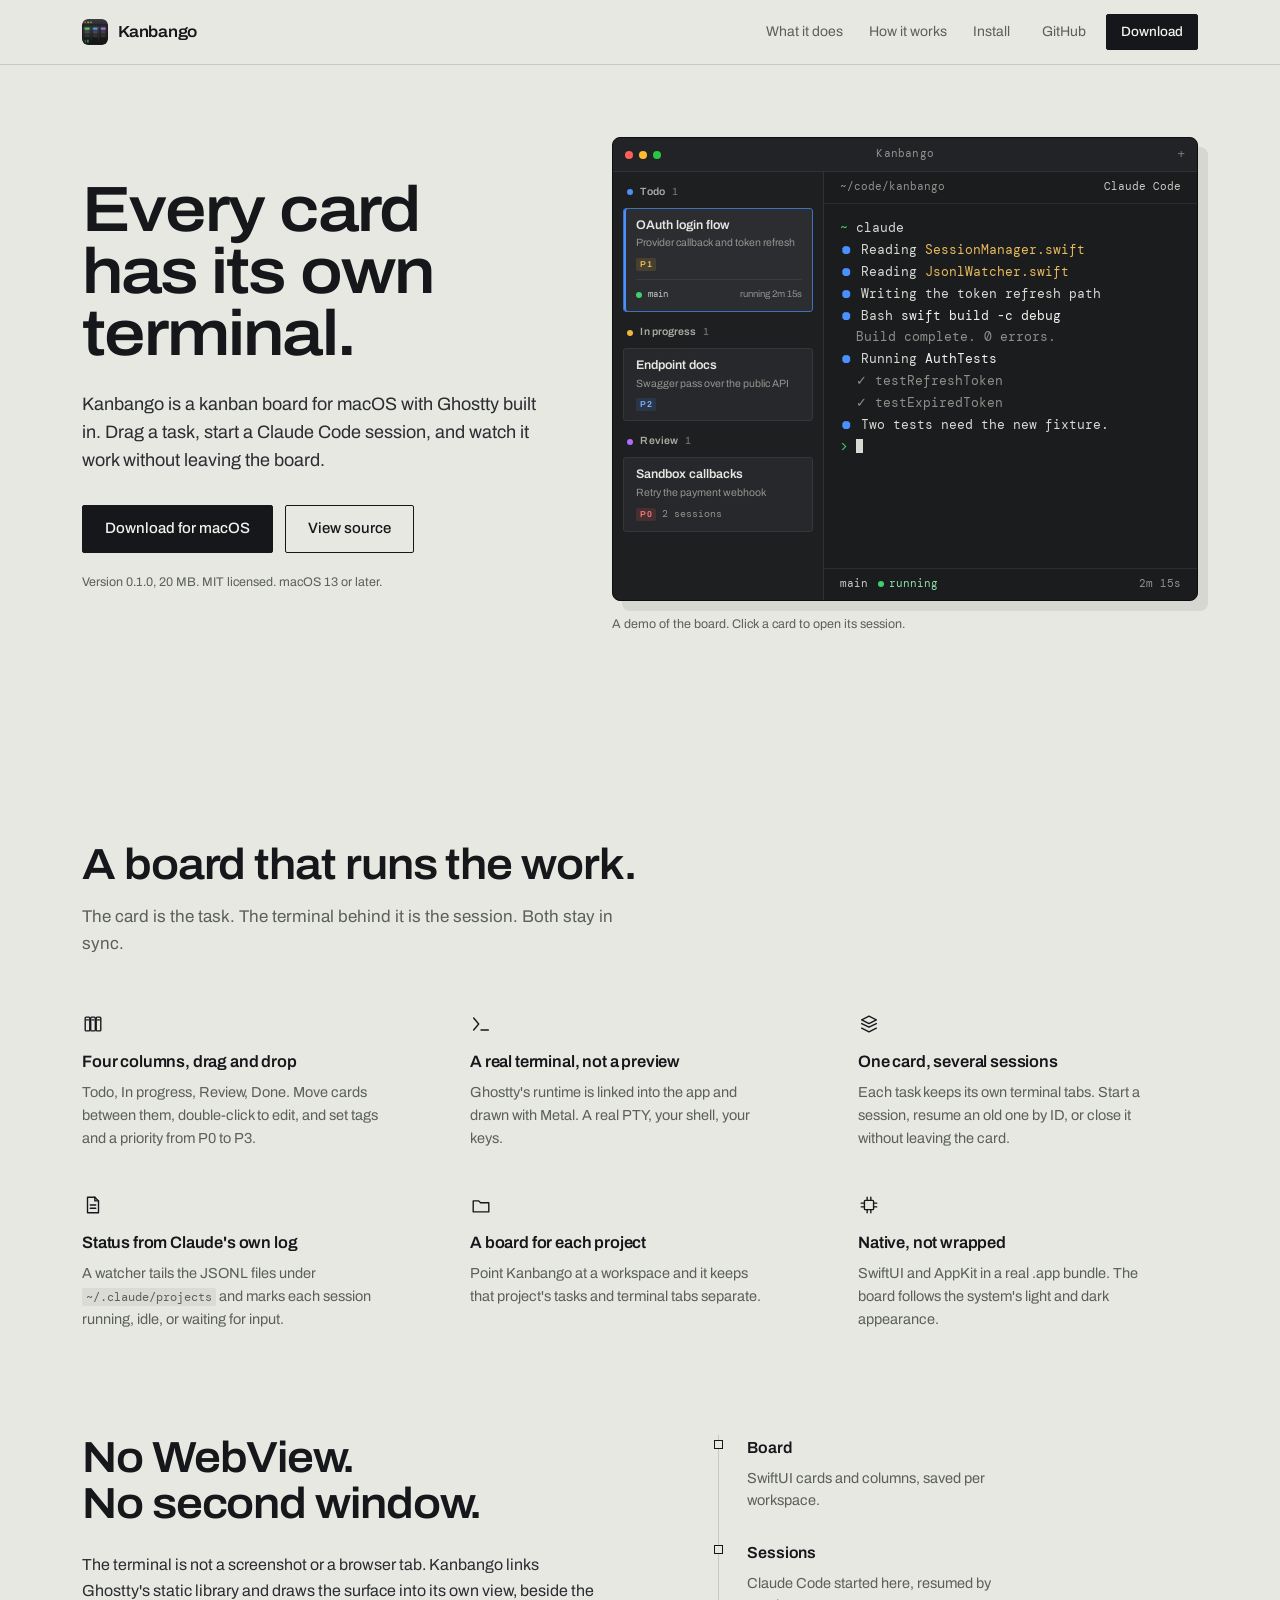
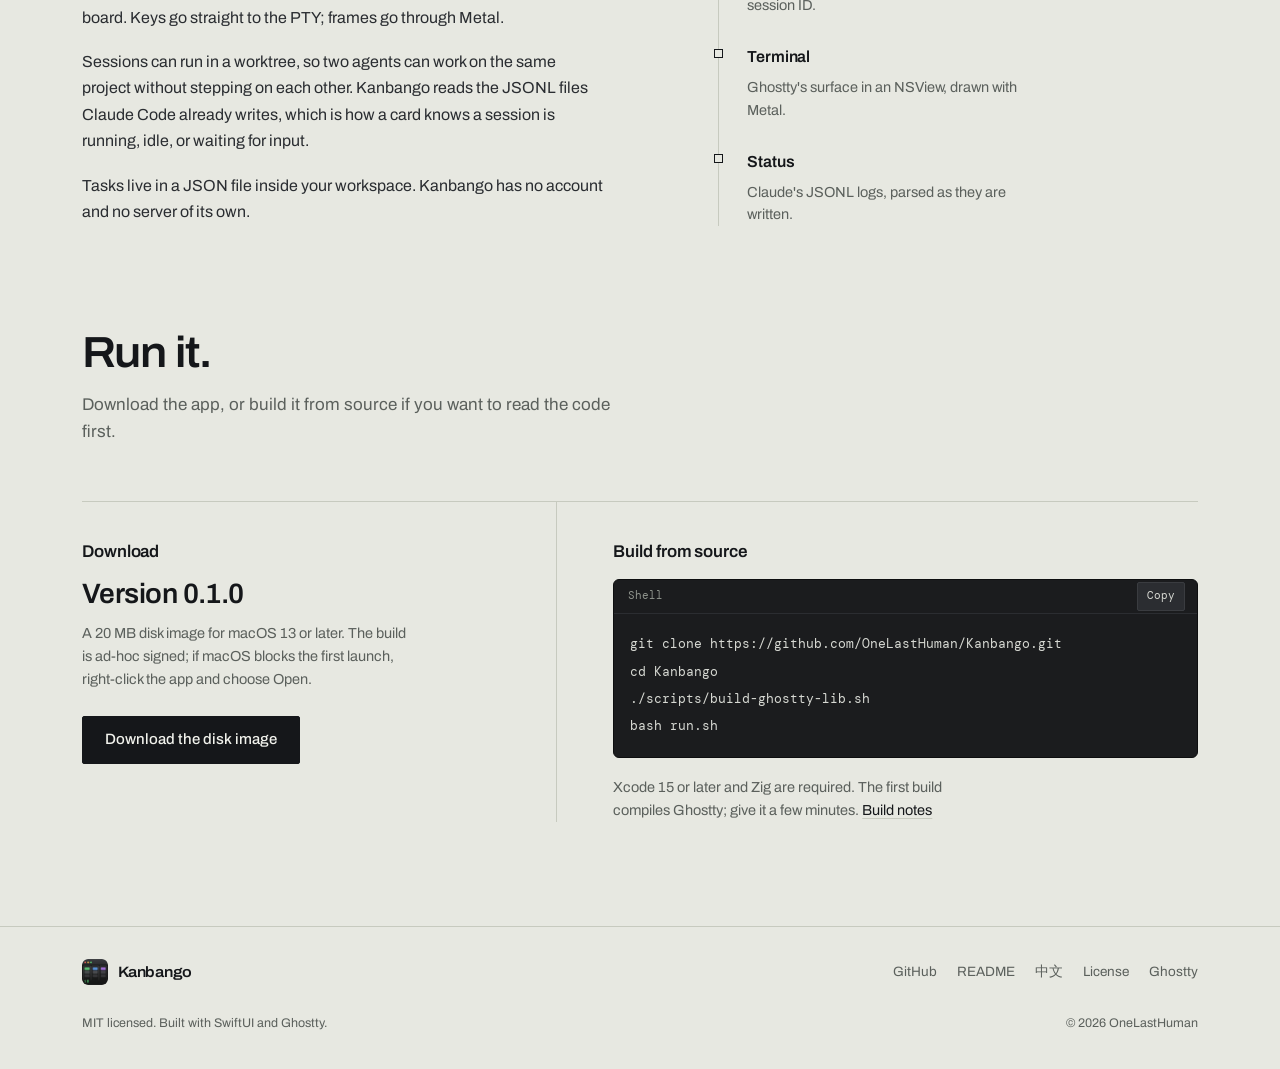
==== commit f02d79b6: "docs: tighten site copy" ====
--- a/site/index.html
+++ b/site/index.html
@@ -17,10 +17,12 @@
 <meta property="og:image" content="https://onelasthuman.github.io/Kanbango/assets/og.png">
 <meta property="og:image:width" content="1200">
 <meta property="og:image:height" content="630">
+<meta property="og:image:alt" content="The Kanbango board beside a terminal running a Claude Code session, under the headline Every card has its own terminal.">
 <meta name="twitter:card" content="summary_large_image">
 <meta name="twitter:title" content="Kanbango — every card has a terminal">
 <meta name="twitter:description" content="A macOS kanban board with Ghostty embedded. Run and monitor Claude Code sessions from the cards they belong to.">
 <meta name="twitter:image" content="https://onelasthuman.github.io/Kanbango/assets/og.png">
+<meta name="twitter:image:alt" content="The Kanbango board beside a terminal running a Claude Code session, under the headline Every card has its own terminal.">
 
 <link rel="icon" href="assets/favicon.svg" type="image/svg+xml">
 <link rel="icon" href="assets/icon-64.png" sizes="64x64" type="image/png">
@@ -175,7 +177,7 @@
       <li class="feature">
         <svg class="feature-icon" viewBox="0 0 24 24" aria-hidden="true"><path d="M3.5 7.5h6l2 2h9v10h-17z"/></svg>
         <h3>A board for each project</h3>
-        <p>Point Kanbango at a workspace and it keeps that project's tasks and sessions to itself.</p>
+        <p>Point Kanbango at a workspace and it keeps that project's tasks and terminal tabs separate.</p>
       </li>
       <li class="feature">
         <svg class="feature-icon" viewBox="0 0 24 24" aria-hidden="true"><rect x="7" y="7" width="10" height="10" rx="1"/><path d="M10 3.5v3.5M14 3.5v3.5M10 17v3.5M14 17v3.5M3.5 10h3.5M3.5 14h3.5M17 10h3.5M17 14h3.5"/></svg>
@@ -189,8 +191,8 @@
     <div class="inside-copy">
       <h2 id="inside-title">No WebView.<br>No second window.</h2>
       <p>The terminal is not a screenshot or a browser tab. Kanbango links Ghostty's static library and draws the surface into its own view, beside the board. Keys go straight to the PTY; frames go through Metal.</p>
-      <p>Sessions start in a worktree, so two agents can work on the same project without stepping on each other. Kanbango reads the JSONL files Claude Code already writes, which is how a card knows a session is running, idle, or waiting for input.</p>
-      <p>Tasks live in a JSON file inside your workspace. There is no account and no cloud.</p>
+      <p>Sessions can run in a worktree, so two agents can work on the same project without stepping on each other. Kanbango reads the JSONL files Claude Code already writes, which is how a card knows a session is running, idle, or waiting for input.</p>
+      <p>Tasks live in a JSON file inside your workspace. Kanbango has no account and no server of its own.</p>
     </div>
 
     <dl class="stack">
@@ -200,7 +202,7 @@
       </div>
       <div class="stack-item">
         <dt>Sessions</dt>
-        <dd>Claude Code started in a worktree, resumed by session ID.</dd>
+        <dd>Claude Code started here, resumed by session ID.</dd>
       </div>
       <div class="stack-item">
         <dt>Terminal</dt>
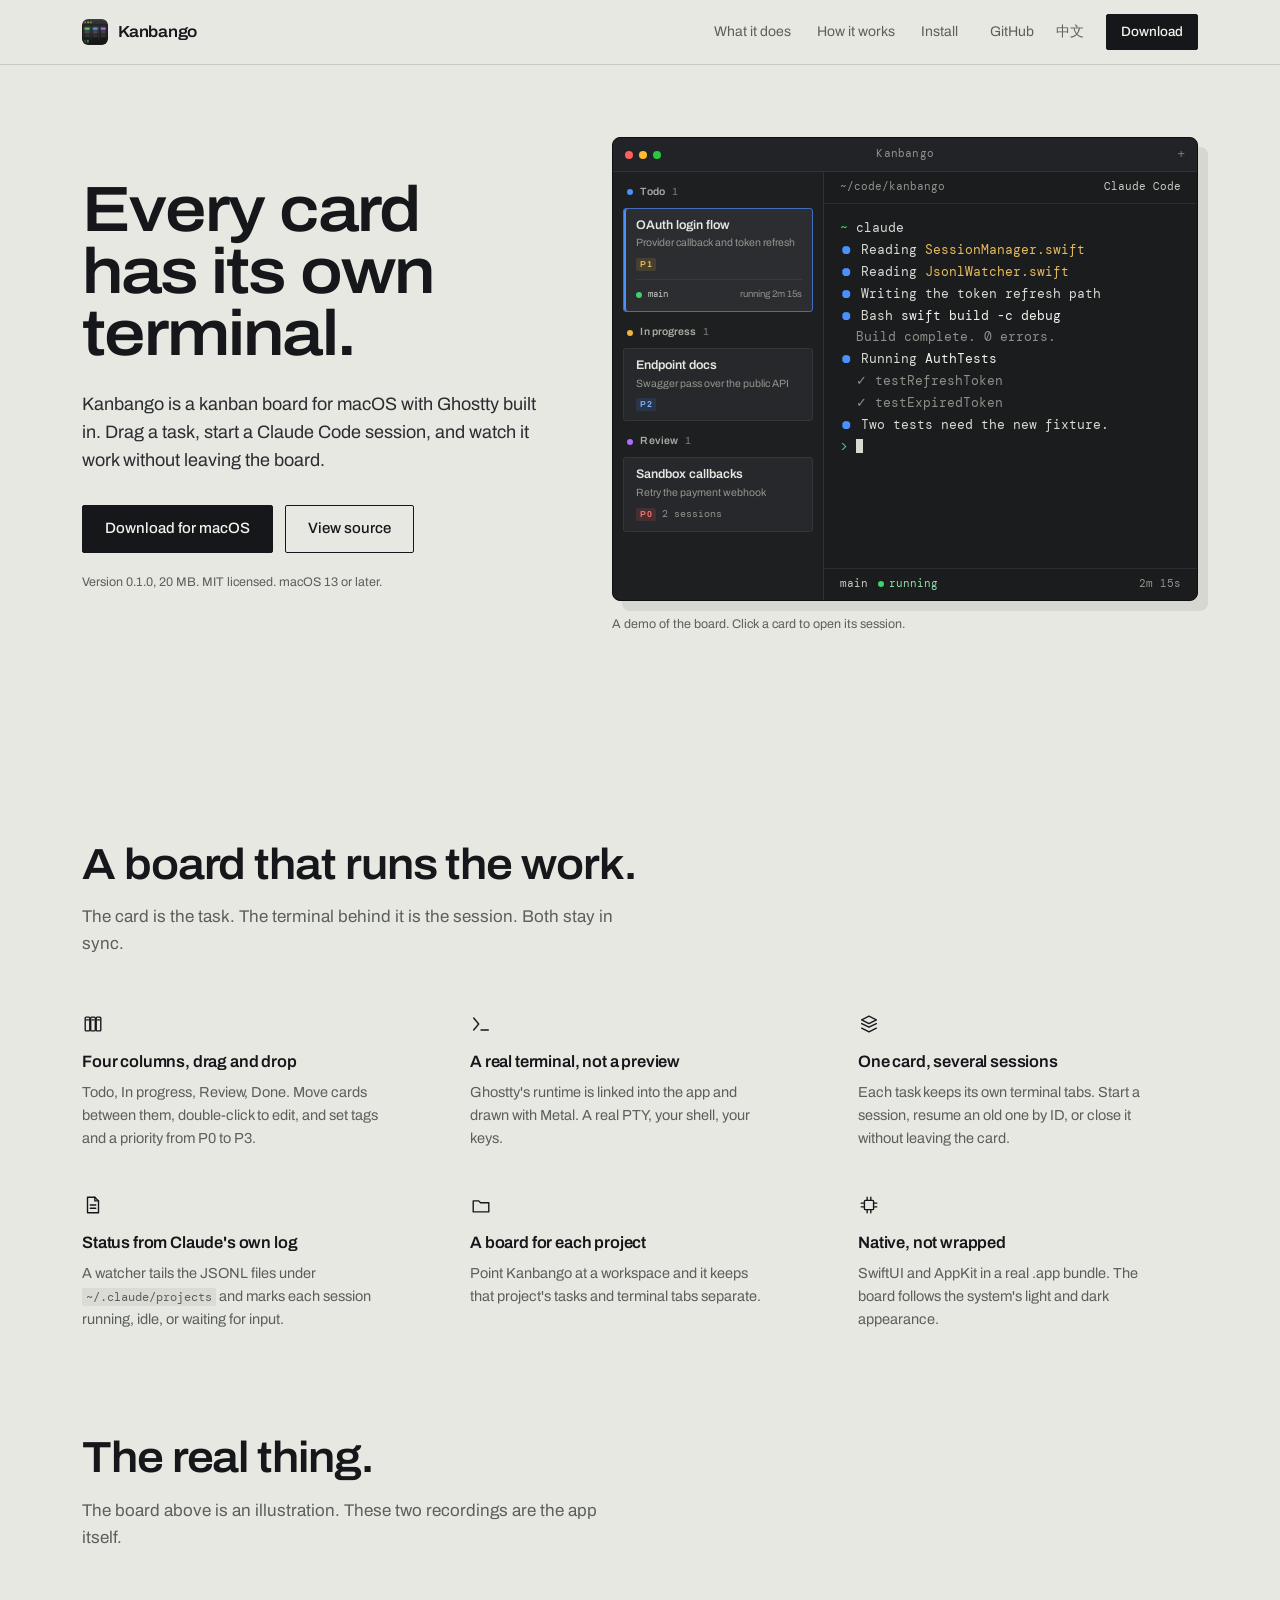
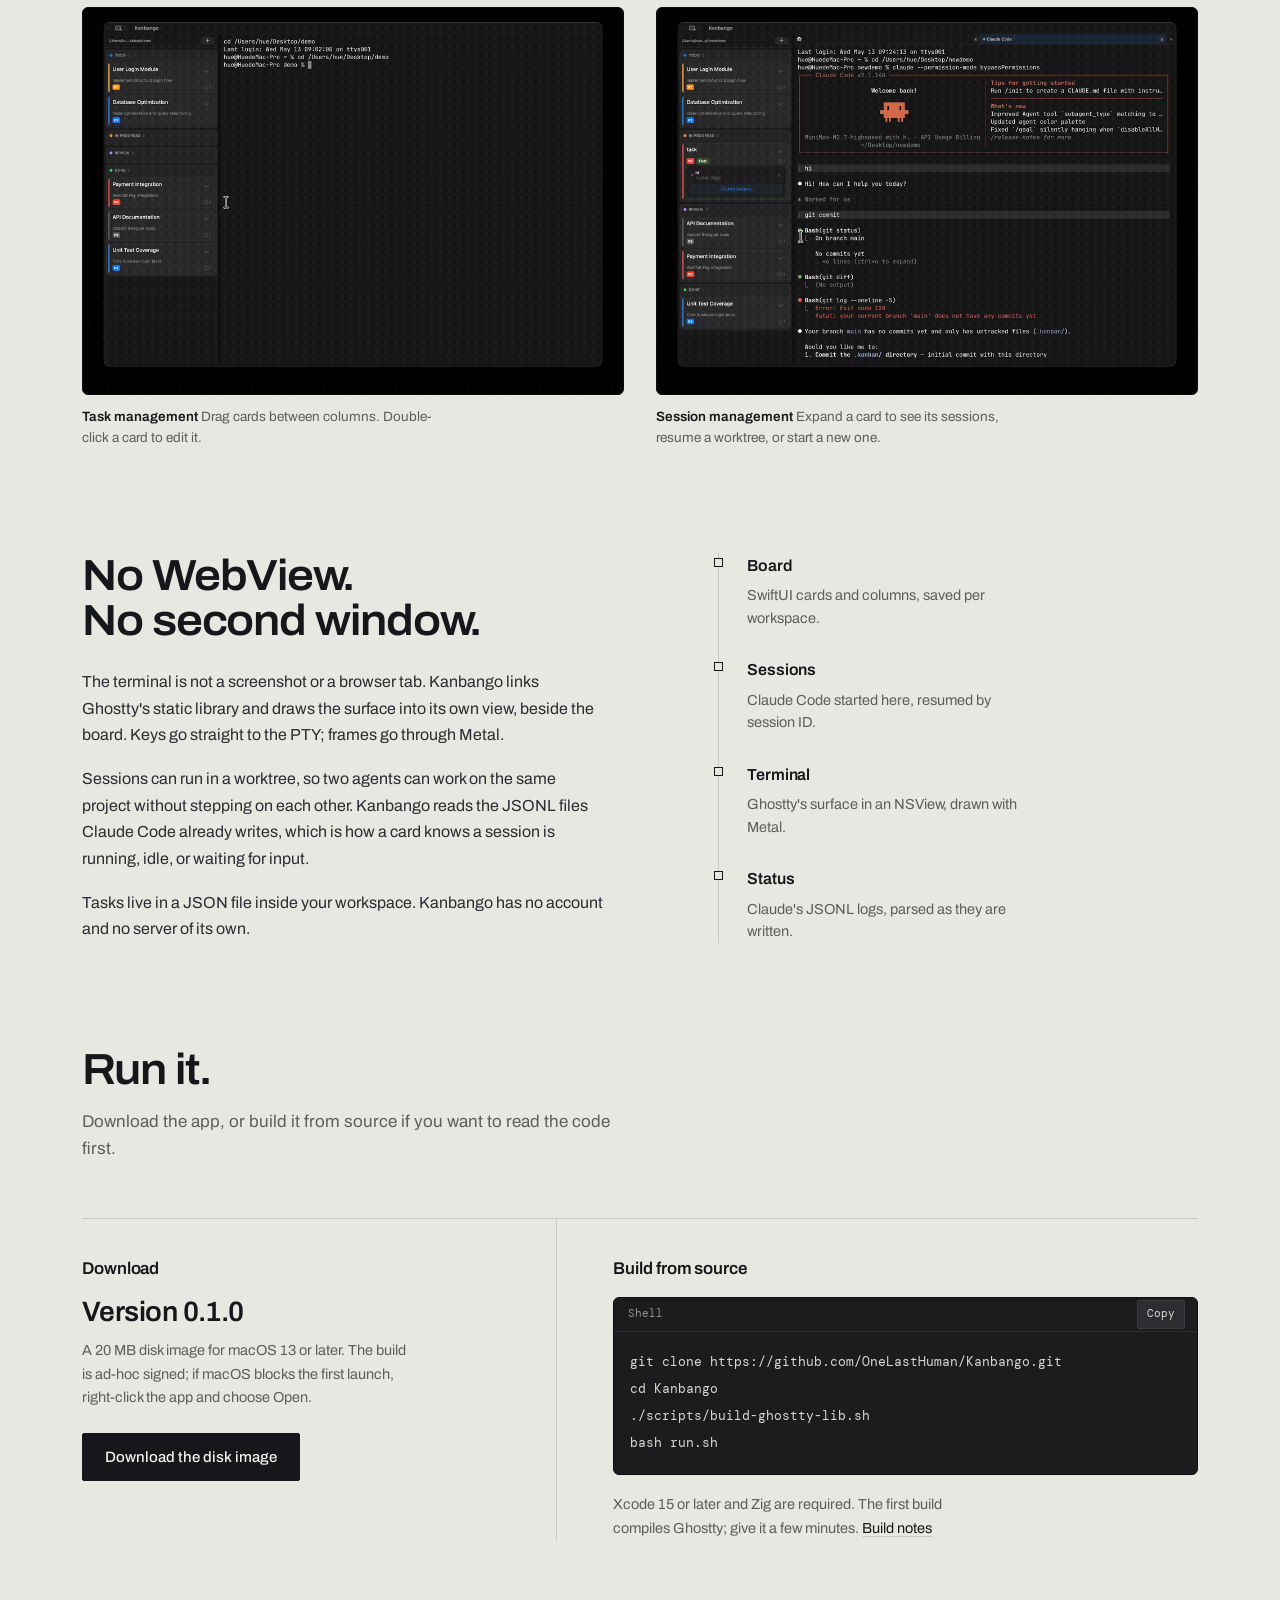
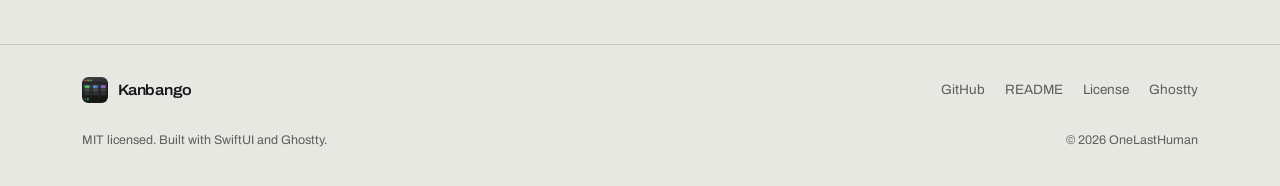
==== commit 929466c4: "feat: add Chinese site and app recordings" ====
--- a/site/index.html
+++ b/site/index.html
@@ -6,10 +6,15 @@
 <title>Kanbango — a kanban board with a terminal in every card</title>
 <meta name="description" content="Kanbango is a macOS kanban board with Ghostty embedded. Drag a task, start a Claude Code session, and watch it work without leaving the board.">
 <link rel="canonical" href="https://onelasthuman.github.io/Kanbango/">
+<link rel="alternate" hreflang="en" href="https://onelasthuman.github.io/Kanbango/">
+<link rel="alternate" hreflang="zh-Hans" href="https://onelasthuman.github.io/Kanbango/zh/">
+<link rel="alternate" hreflang="x-default" href="https://onelasthuman.github.io/Kanbango/">
 <meta name="theme-color" content="#e7e8e1">
 <meta name="color-scheme" content="light">
 
 <meta property="og:type" content="website">
+<meta property="og:locale" content="en_US">
+<meta property="og:locale:alternate" content="zh_CN">
 <meta property="og:site_name" content="Kanbango">
 <meta property="og:title" content="Kanbango — every card has a terminal">
 <meta property="og:description" content="A macOS kanban board with Ghostty embedded. Run and monitor Claude Code sessions from the cards they belong to.">
@@ -48,6 +53,7 @@
     </nav>
     <div class="top-actions">
       <a class="text-link" href="https://github.com/OneLastHuman/Kanbango">GitHub</a>
+      <a class="lang" href="zh/" lang="zh-Hans" hreflang="zh-Hans" aria-label="切换到中文">中文</a>
       <a class="btn btn-ink btn-sm" href="https://github.com/OneLastHuman/Kanbango/releases/download/v0.1.0/Kanbango-0.1.0.dmg">Download</a>
     </div>
   </div>
@@ -185,6 +191,23 @@
         <p>SwiftUI and AppKit in a real .app bundle. The board follows the system's light and dark appearance.</p>
       </li>
     </ul>
+  </section>
+
+  <section class="section wrap recordings" id="recordings" aria-labelledby="recordings-title">
+    <div class="section-head">
+      <h2 id="recordings-title">The real thing.</h2>
+      <p class="section-lead">The board above is an illustration. These two recordings are the app itself.</p>
+    </div>
+    <div class="recordings-grid">
+      <figure class="recording">
+        <img src="assets/task-management.gif" width="960" height="686" loading="lazy" decoding="async" alt="Recording: dragging task cards between the Todo, In progress, Review, and Done columns.">
+        <figcaption><strong>Task management</strong> Drag cards between columns. Double-click a card to edit it.</figcaption>
+      </figure>
+      <figure class="recording">
+        <img src="assets/session-management.gif" width="960" height="686" loading="lazy" decoding="async" alt="Recording: expanding a task card to view its Claude Code sessions and resume a worktree.">
+        <figcaption><strong>Session management</strong> Expand a card to see its sessions, resume a worktree, or start a new one.</figcaption>
+      </figure>
+    </div>
   </section>
 
   <section class="section wrap inside" id="inside" aria-labelledby="inside-title">
@@ -257,7 +280,6 @@
     <nav class="footer-links" aria-label="Elsewhere">
       <a href="https://github.com/OneLastHuman/Kanbango">GitHub</a>
       <a href="https://github.com/OneLastHuman/Kanbango/blob/main/README.md">README</a>
-      <a href="https://github.com/OneLastHuman/Kanbango/blob/main/README.zh.md" lang="zh">中文</a>
       <a href="https://github.com/OneLastHuman/Kanbango/blob/main/LICENSE">License</a>
       <a href="https://ghostty.org">Ghostty</a>
     </nav>
--- a/site/style.css
+++ b/site/style.css
@@ -40,8 +40,8 @@
   --wait: #f2b53c;
   --review: #b06cff;
   --danger: #ff5c57;
-  --font-ui: "Archivo", "Helvetica Neue", Arial, sans-serif;
-  --font-mono: "DM Mono", ui-monospace, SFMono-Regular, Menlo, monospace;
+  --font-ui: "Archivo", "PingFang SC", "Hiragino Sans GB", "Noto Sans CJK SC", "Microsoft YaHei", "Helvetica Neue", Arial, sans-serif;
+  --font-mono: "DM Mono", "PingFang SC", "Noto Sans CJK SC", "Microsoft YaHei", ui-monospace, SFMono-Regular, Menlo, monospace;
   --w: 1180px;
   --gutter: 32px;
 }
@@ -190,6 +190,21 @@
   text-decoration: none;
 }
 .text-link:hover {
+  color: var(--ink);
+  text-decoration: underline;
+  text-underline-offset: 4px;
+}
+
+.lang {
+  display: inline-flex;
+  align-items: center;
+  min-height: 32px;
+  padding: 0 2px;
+  color: var(--muted);
+  font-size: 14px;
+  text-decoration: none;
+}
+.lang:hover {
   color: var(--ink);
   text-decoration: underline;
   text-underline-offset: 4px;
@@ -777,6 +792,40 @@
   font-size: 0.84em;
 }
 
+/* Recordings */
+
+.recordings-grid {
+  display: grid;
+  grid-template-columns: repeat(2, minmax(0, 1fr));
+  gap: 32px;
+}
+
+.recording {
+  margin: 0;
+}
+
+.recording img {
+  display: block;
+  width: 100%;
+  height: auto;
+  border: 1px solid #0d0e0f;
+  border-radius: 6px;
+  background: #0e0e0e;
+}
+
+.recording figcaption {
+  max-width: 46ch;
+  margin-top: 12px;
+  color: var(--muted);
+  font-size: 13.5px;
+  line-height: 1.55;
+}
+
+.recording strong {
+  color: var(--ink);
+  font-weight: 600;
+}
+
 /* Inside */
 
 .inside {
@@ -997,6 +1046,32 @@
 }
 
 /* Responsive */
+/* Chinese typography */
+
+html[lang^="zh"] h1 {
+  line-height: 1.12;
+  letter-spacing: -0.01em;
+}
+
+html[lang^="zh"] h2 {
+  line-height: 1.15;
+  letter-spacing: -0.01em;
+}
+
+html[lang^="zh"] .lede,
+html[lang^="zh"] .section-lead,
+html[lang^="zh"] .feature p,
+html[lang^="zh"] .inside-copy p,
+html[lang^="zh"] .install-block p,
+html[lang^="zh"] .stack dd,
+html[lang^="zh"] .recording figcaption {
+  line-height: 1.75;
+}
+
+html[lang^="zh"] .stack dd {
+  max-width: 40ch;
+}
+
 
 @media (max-width: 1080px) {
   .hero {
@@ -1031,6 +1106,21 @@
   .features {
     grid-template-columns: repeat(2, minmax(0, 1fr));
   }
+  .topbar-in {
+    gap: 20px;
+  }
+  .nav {
+    gap: 18px;
+  }
+  .top-actions {
+    gap: 16px;
+  }
+  .recordings-grid {
+    grid-template-columns: minmax(0, 1fr);
+  }
+  .recording {
+    max-width: 760px;
+  }
   .install-grid {
     grid-template-columns: minmax(0, 1fr);
   }
@@ -1069,6 +1159,10 @@
   }
   .text-link {
     display: none;
+  }
+
+  .lang {
+    font-size: 13px;
   }
 
   .top-actions .btn {
